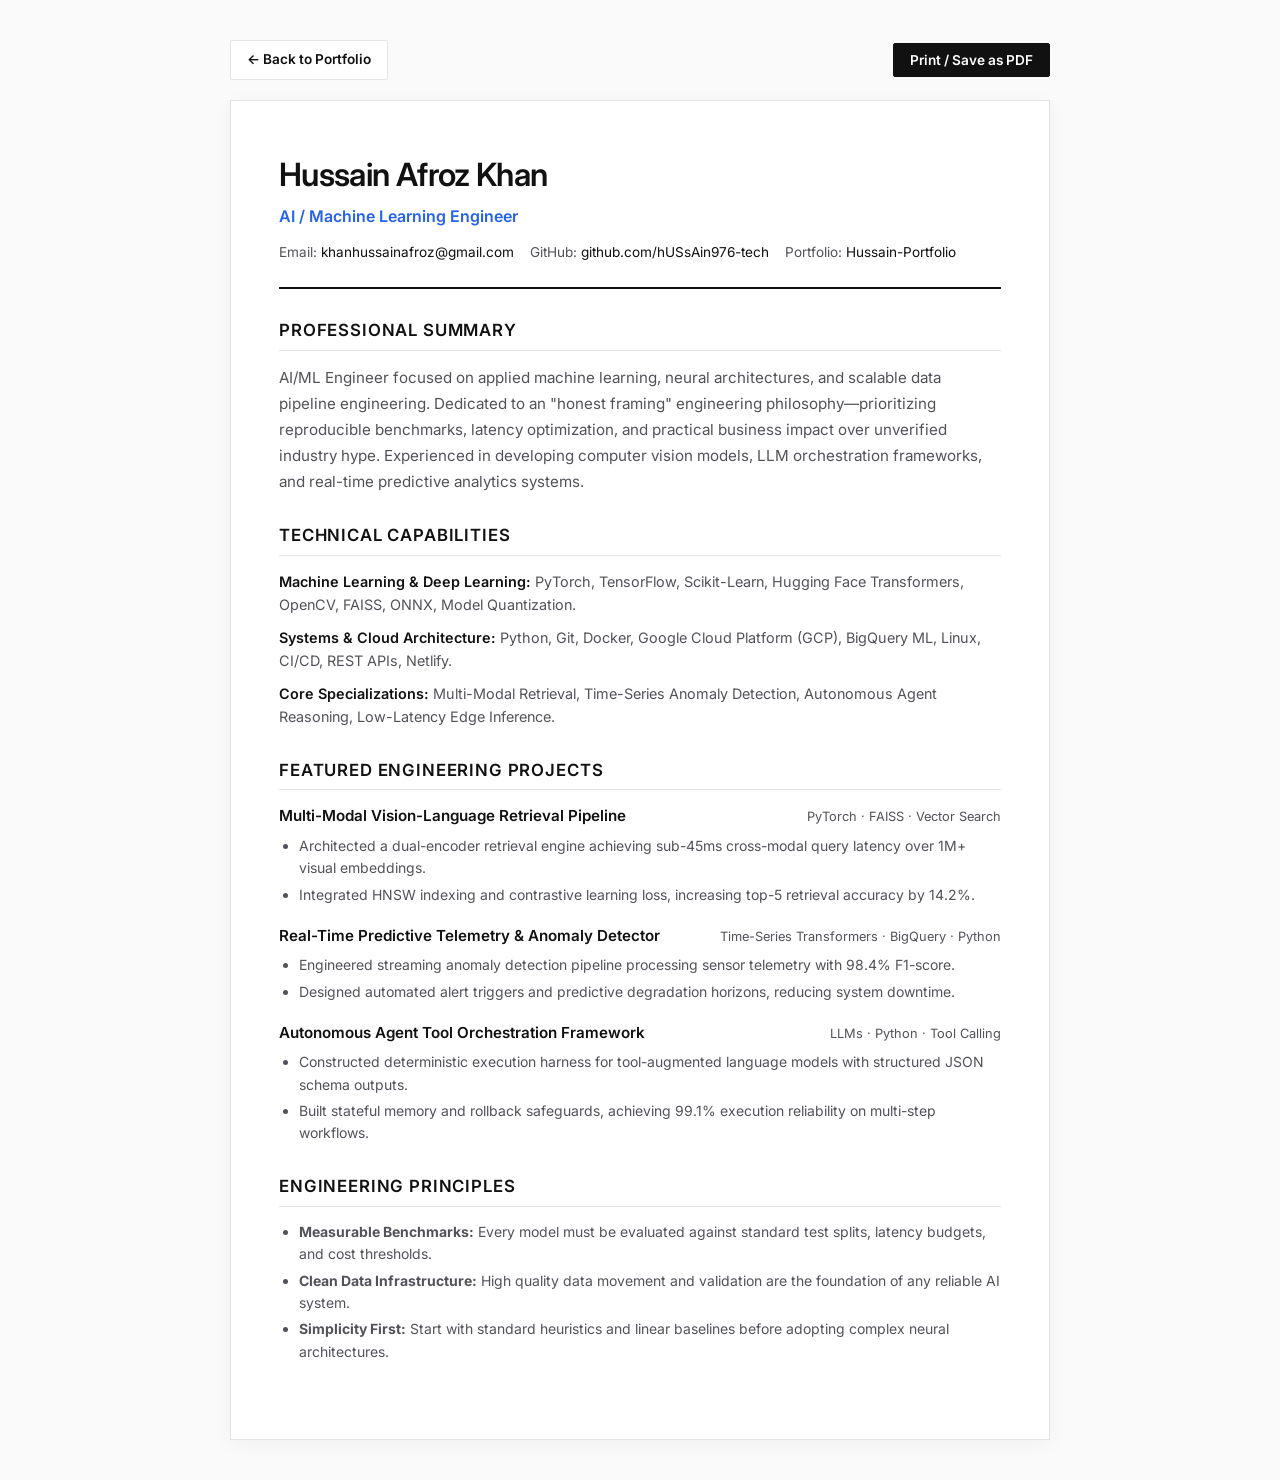
==== resume.html @ 78d4a12a "Build futuristic engineering portfolio with sitemap, identity kit design, and resume" ====
<!DOCTYPE html>
<html lang="en">
<head>
  <meta charset="UTF-8">
  <meta name="viewport" content="width=device-width, initial-scale=1.0">
  <title>Resume — Hussain Afroz Khan | AI/ML Engineer</title>
  <link rel="preconnect" href="https://fonts.googleapis.com">
  <link rel="preconnect" href="https://fonts.gstatic.com" crossorigin>
  <link href="https://fonts.googleapis.com/css2?family=Inter:wght@400;600&display=swap" rel="stylesheet">
  <style>
    :root {
      --bg: #FAFAFA;
      --text: #111111;
      --text-muted: #52525B;
      --accent: #2563EB;
      --border: #E4E4E7;
    }
    * { margin: 0; padding: 0; box-sizing: border-box; }
    body {
      font-family: 'Inter', sans-serif;
      background: var(--bg);
      color: var(--text);
      line-height: 1.6;
      padding: 40px 20px;
    }
    .resume-container {
      max-width: 820px;
      margin: 0 auto;
      background: #FFFFFF;
      border: 1px solid var(--border);
      padding: 48px;
      box-shadow: 0 4px 20px rgba(0,0,0,0.04);
    }
    .action-bar {
      max-width: 820px;
      margin: 0 auto 20px auto;
      display: flex;
      justify-content: space-between;
      align-items: center;
    }
    .btn {
      display: inline-flex;
      align-items: center;
      gap: 8px;
      padding: 8px 16px;
      font-family: 'Inter', sans-serif;
      font-size: 0.85rem;
      font-weight: 600;
      text-decoration: none;
      border-radius: 2px;
      cursor: pointer;
      border: 1px solid var(--border);
      background: #FFFFFF;
      color: var(--text);
      transition: all 0.2s;
    }
    .btn:hover {
      border-color: var(--text);
    }
    .btn-primary {
      background: var(--text);
      color: #FFFFFF;
      border-color: var(--text);
    }
    .btn-primary:hover {
      background: var(--accent);
      border-color: var(--accent);
    }
    header {
      border-bottom: 2px solid var(--text);
      padding-bottom: 24px;
      margin-bottom: 28px;
    }
    h1 {
      font-size: 2rem;
      font-weight: 600;
      letter-spacing: -0.02em;
    }
    .subtitle {
      font-size: 1rem;
      color: var(--accent);
      font-weight: 600;
      margin-top: 4px;
    }
    .contact-line {
      display: flex;
      flex-wrap: wrap;
      gap: 16px;
      font-size: 0.85rem;
      color: var(--text-muted);
      margin-top: 12px;
    }
    .contact-line a {
      color: var(--text);
      text-decoration: none;
    }
    .contact-line a:hover {
      color: var(--accent);
    }
    section {
      margin-bottom: 28px;
    }
    h2 {
      font-size: 1.05rem;
      font-weight: 600;
      text-transform: uppercase;
      letter-spacing: 0.05em;
      border-bottom: 1px solid var(--border);
      padding-bottom: 6px;
      margin-bottom: 14px;
      color: var(--text);
    }
    .summary-text {
      font-size: 0.95rem;
      color: var(--text-muted);
      line-height: 1.7;
    }
    .skill-category {
      margin-bottom: 10px;
      font-size: 0.9rem;
    }
    .skill-label {
      font-weight: 600;
      color: var(--text);
    }
    .skill-items {
      color: var(--text-muted);
    }
    .item-entry {
      margin-bottom: 18px;
    }
    .item-header {
      display: flex;
      justify-content: space-between;
      align-items: baseline;
    }
    .item-title {
      font-weight: 600;
      font-size: 0.95rem;
    }
    .item-meta {
      font-size: 0.8rem;
      color: var(--text-muted);
    }
    .item-desc {
      font-size: 0.875rem;
      color: var(--text-muted);
      margin-top: 4px;
    }
    ul.item-bullets {
      padding-left: 20px;
      margin-top: 6px;
      font-size: 0.875rem;
      color: var(--text-muted);
    }
    ul.item-bullets li {
      margin-bottom: 4px;
    }
    @media print {
      body {
        background: #FFFFFF;
        padding: 0;
      }
      .action-bar {
        display: none;
      }
      .resume-container {
        border: none;
        box-shadow: none;
        padding: 0;
      }
    }
  </style>
</head>
<body>
  <div class="action-bar">
    <a href="index.html" class="btn">← Back to Portfolio</a>
    <button onclick="window.print()" class="btn btn-primary">Print / Save as PDF</button>
  </div>

  <div class="resume-container">
    <header>
      <h1>Hussain Afroz Khan</h1>
      <div class="subtitle">AI / Machine Learning Engineer</div>
      <div class="contact-line">
        <span>Email: <a href="mailto:khanhussainafroz@gmail.com">khanhussainafroz@gmail.com</a></span>
        <span>GitHub: <a href="https://github.com/hUSsAin976-tech" target="_blank" rel="noopener">github.com/hUSsAin976-tech</a></span>
        <span>Portfolio: <a href="https://github.com/hUSsAin976-tech/Hussain-Portfolio" target="_blank" rel="noopener">Hussain-Portfolio</a></span>
      </div>
    </header>

    <section>
      <h2>Professional Summary</h2>
      <p class="summary-text">
        AI/ML Engineer focused on applied machine learning, neural architectures, and scalable data pipeline engineering. Dedicated to an "honest framing" engineering philosophy—prioritizing reproducible benchmarks, latency optimization, and practical business impact over unverified industry hype. Experienced in developing computer vision models, LLM orchestration frameworks, and real-time predictive analytics systems.
      </p>
    </section>

    <section>
      <h2>Technical Capabilities</h2>
      <div class="skill-category">
        <span class="skill-label">Machine Learning & Deep Learning:</span>
        <span class="skill-items">PyTorch, TensorFlow, Scikit-Learn, Hugging Face Transformers, OpenCV, FAISS, ONNX, Model Quantization.</span>
      </div>
      <div class="skill-category">
        <span class="skill-label">Systems & Cloud Architecture:</span>
        <span class="skill-items">Python, Git, Docker, Google Cloud Platform (GCP), BigQuery ML, Linux, CI/CD, REST APIs, Netlify.</span>
      </div>
      <div class="skill-category">
        <span class="skill-label">Core Specializations:</span>
        <span class="skill-items">Multi-Modal Retrieval, Time-Series Anomaly Detection, Autonomous Agent Reasoning, Low-Latency Edge Inference.</span>
      </div>
    </section>

    <section>
      <h2>Featured Engineering Projects</h2>
      
      <div class="item-entry">
        <div class="item-header">
          <span class="item-title">Multi-Modal Vision-Language Retrieval Pipeline</span>
          <span class="item-meta">PyTorch · FAISS · Vector Search</span>
        </div>
        <ul class="item-bullets">
          <li>Architected a dual-encoder retrieval engine achieving sub-45ms cross-modal query latency over 1M+ visual embeddings.</li>
          <li>Integrated HNSW indexing and contrastive learning loss, increasing top-5 retrieval accuracy by 14.2%.</li>
        </ul>
      </div>

      <div class="item-entry">
        <div class="item-header">
          <span class="item-title">Real-Time Predictive Telemetry & Anomaly Detector</span>
          <span class="item-meta">Time-Series Transformers · BigQuery · Python</span>
        </div>
        <ul class="item-bullets">
          <li>Engineered streaming anomaly detection pipeline processing sensor telemetry with 98.4% F1-score.</li>
          <li>Designed automated alert triggers and predictive degradation horizons, reducing system downtime.</li>
        </ul>
      </div>

      <div class="item-entry">
        <div class="item-header">
          <span class="item-title">Autonomous Agent Tool Orchestration Framework</span>
          <span class="item-meta">LLMs · Python · Tool Calling</span>
        </div>
        <ul class="item-bullets">
          <li>Constructed deterministic execution harness for tool-augmented language models with structured JSON schema outputs.</li>
          <li>Built stateful memory and rollback safeguards, achieving 99.1% execution reliability on multi-step workflows.</li>
        </ul>
      </div>
    </section>

    <section>
      <h2>Engineering Principles</h2>
      <ul class="item-bullets">
        <li><strong>Measurable Benchmarks:</strong> Every model must be evaluated against standard test splits, latency budgets, and cost thresholds.</li>
        <li><strong>Clean Data Infrastructure:</strong> High quality data movement and validation are the foundation of any reliable AI system.</li>
        <li><strong>Simplicity First:</strong> Start with standard heuristics and linear baselines before adopting complex neural architectures.</li>
      </ul>
    </section>
  </div>
</body>
</html>
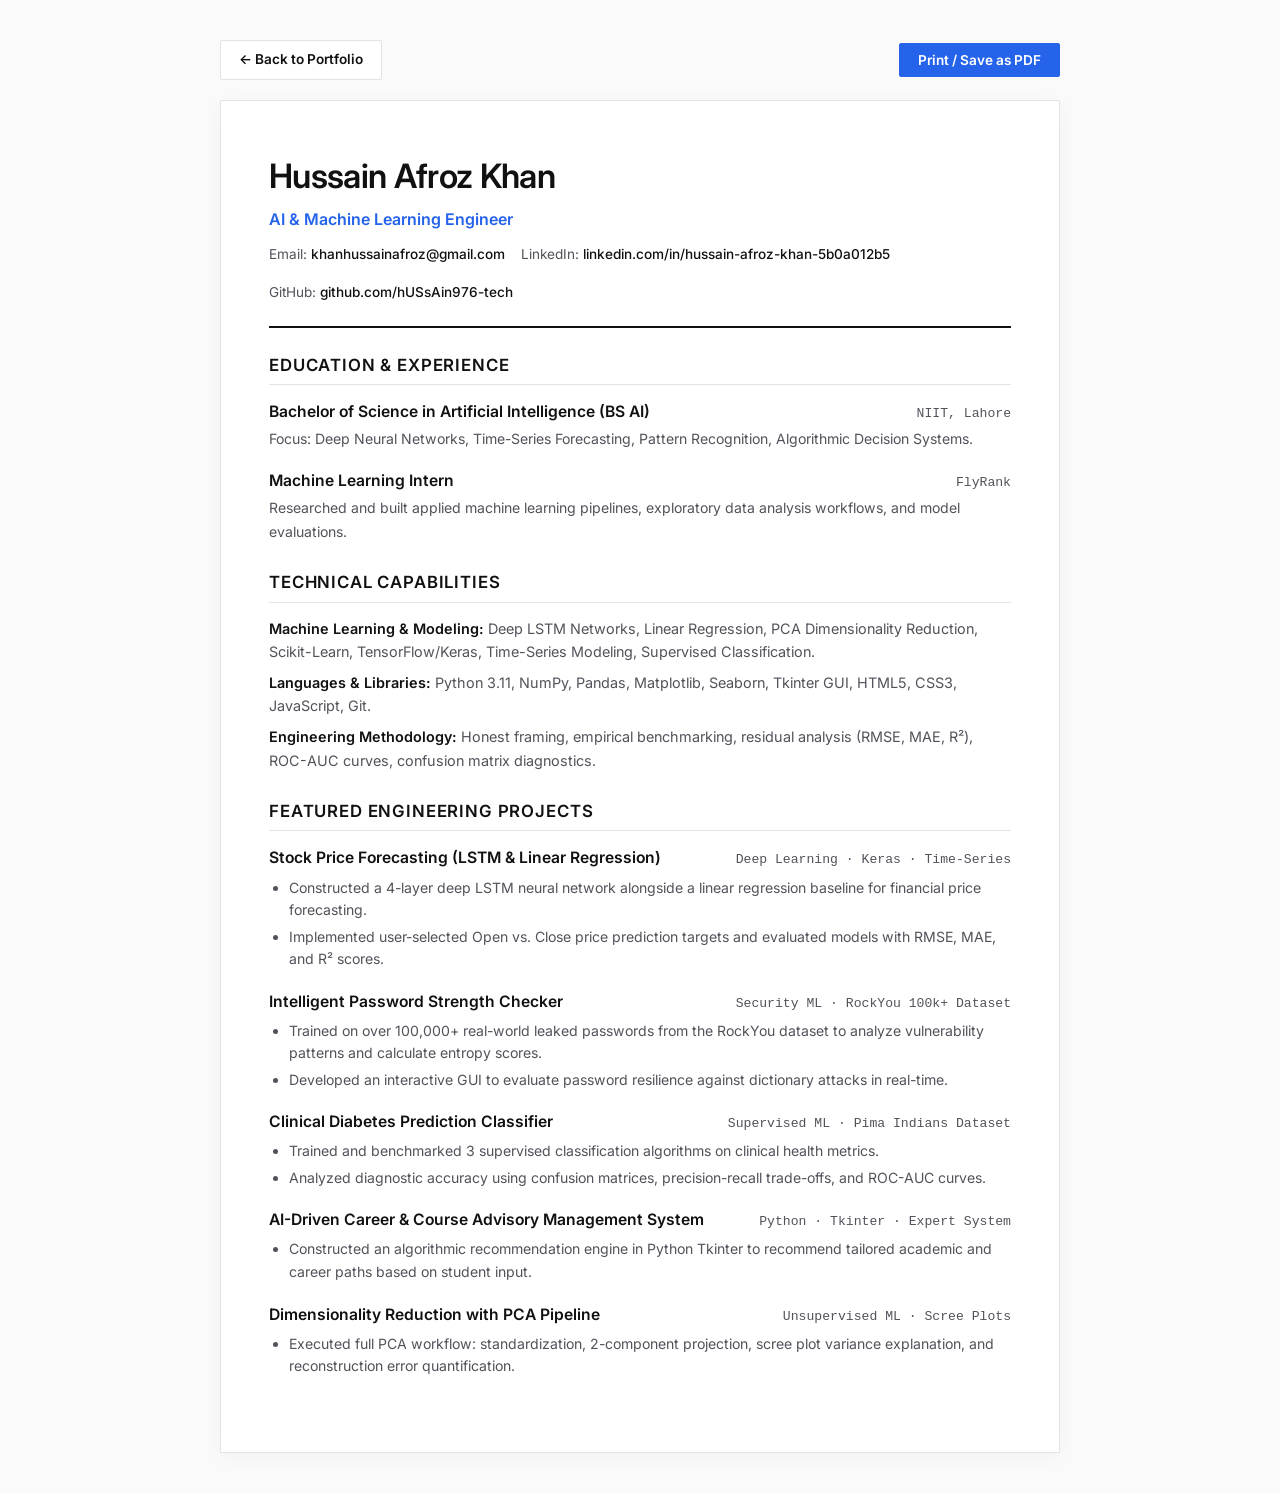
==== commit 70fbdc34: "Update portfolio: black navbar, original logo with blue line, hero workstation backdrop, Instagram-s" ====
--- a/resume.html
+++ b/resume.html
@@ -4,6 +4,7 @@
   <meta charset="UTF-8">
   <meta name="viewport" content="width=device-width, initial-scale=1.0">
   <title>Resume — Hussain Afroz Khan | AI/ML Engineer</title>
+  <link rel="icon" href="data:image/svg+xml,<svg xmlns='http://www.w3.org/2000/svg' viewBox='0 0 100 100'><rect width='100' height='100' rx='20' fill='%23111111'/><rect x='0' y='78' width='100' height='10' fill='%232563EB'/><text x='50' y='58' font-family='Arial' font-size='48' font-weight='700' fill='white' text-anchor='middle'>H</text></svg>">
   <link rel="preconnect" href="https://fonts.googleapis.com">
   <link rel="preconnect" href="https://fonts.gstatic.com" crossorigin>
   <link href="https://fonts.googleapis.com/css2?family=Inter:wght@400;600&display=swap" rel="stylesheet">
@@ -23,56 +24,56 @@
       line-height: 1.6;
       padding: 40px 20px;
     }
+    .action-bar {
+      max-width: 840px;
+      margin: 0 auto 20px auto;
+      display: flex;
+      justify-content: space-between;
+      align-items: center;
+    }
+    .btn {
+      display: inline-flex;
+      align-items: center;
+      gap: 8px;
+      padding: 8px 18px;
+      font-family: 'Inter', sans-serif;
+      font-size: 0.85rem;
+      font-weight: 600;
+      text-decoration: none;
+      border-radius: 2px;
+      cursor: pointer;
+      border: 1px solid var(--border);
+      background: #FFFFFF;
+      color: var(--text);
+      transition: all 0.2s;
+    }
+    .btn:hover {
+      border-color: var(--text);
+    }
+    .btn-primary {
+      background: var(--accent);
+      color: #FFFFFF;
+      border-color: var(--accent);
+    }
+    .btn-primary:hover {
+      background: #1D4ED8;
+      border-color: #1D4ED8;
+    }
     .resume-container {
-      max-width: 820px;
+      max-width: 840px;
       margin: 0 auto;
       background: #FFFFFF;
       border: 1px solid var(--border);
       padding: 48px;
       box-shadow: 0 4px 20px rgba(0,0,0,0.04);
     }
-    .action-bar {
-      max-width: 820px;
-      margin: 0 auto 20px auto;
-      display: flex;
-      justify-content: space-between;
-      align-items: center;
-    }
-    .btn {
-      display: inline-flex;
-      align-items: center;
-      gap: 8px;
-      padding: 8px 16px;
-      font-family: 'Inter', sans-serif;
-      font-size: 0.85rem;
-      font-weight: 600;
-      text-decoration: none;
-      border-radius: 2px;
-      cursor: pointer;
-      border: 1px solid var(--border);
-      background: #FFFFFF;
-      color: var(--text);
-      transition: all 0.2s;
-    }
-    .btn:hover {
-      border-color: var(--text);
-    }
-    .btn-primary {
-      background: var(--text);
-      color: #FFFFFF;
-      border-color: var(--text);
-    }
-    .btn-primary:hover {
-      background: var(--accent);
-      border-color: var(--accent);
-    }
     header {
       border-bottom: 2px solid var(--text);
-      padding-bottom: 24px;
-      margin-bottom: 28px;
+      padding-bottom: 22px;
+      margin-bottom: 24px;
     }
     h1 {
-      font-size: 2rem;
+      font-size: 2.1rem;
       font-weight: 600;
       letter-spacing: -0.02em;
     }
@@ -93,12 +94,13 @@
     .contact-line a {
       color: var(--text);
       text-decoration: none;
+      font-weight: 500;
     }
     .contact-line a:hover {
       color: var(--accent);
     }
     section {
-      margin-bottom: 28px;
+      margin-bottom: 26px;
     }
     h2 {
       font-size: 1.05rem;
@@ -116,7 +118,7 @@
       line-height: 1.7;
     }
     .skill-category {
-      margin-bottom: 10px;
+      margin-bottom: 8px;
       font-size: 0.9rem;
     }
     .skill-label {
@@ -133,24 +135,28 @@
       display: flex;
       justify-content: space-between;
       align-items: baseline;
+      flex-wrap: wrap;
     }
     .item-title {
       font-weight: 600;
-      font-size: 0.95rem;
+      font-size: 0.98rem;
+    }
+    .item-title a {
+      color: var(--text);
+      text-decoration: none;
+    }
+    .item-title a:hover {
+      color: var(--accent);
     }
     .item-meta {
-      font-size: 0.8rem;
-      color: var(--text-muted);
-    }
-    .item-desc {
-      font-size: 0.875rem;
-      color: var(--text-muted);
-      margin-top: 4px;
+      font-size: 0.82rem;
+      color: var(--text-muted);
+      font-family: monospace;
     }
     ul.item-bullets {
       padding-left: 20px;
       margin-top: 6px;
-      font-size: 0.875rem;
+      font-size: 0.88rem;
       color: var(--text-muted);
     }
     ul.item-bullets li {
@@ -181,34 +187,50 @@
   <div class="resume-container">
     <header>
       <h1>Hussain Afroz Khan</h1>
-      <div class="subtitle">AI / Machine Learning Engineer</div>
+      <div class="subtitle">AI & Machine Learning Engineer</div>
       <div class="contact-line">
         <span>Email: <a href="mailto:khanhussainafroz@gmail.com">khanhussainafroz@gmail.com</a></span>
+        <span>LinkedIn: <a href="https://www.linkedin.com/in/hussain-afroz-khan-5b0a012b5" target="_blank" rel="noopener">linkedin.com/in/hussain-afroz-khan-5b0a012b5</a></span>
         <span>GitHub: <a href="https://github.com/hUSsAin976-tech" target="_blank" rel="noopener">github.com/hUSsAin976-tech</a></span>
-        <span>Portfolio: <a href="https://github.com/hUSsAin976-tech/Hussain-Portfolio" target="_blank" rel="noopener">Hussain-Portfolio</a></span>
       </div>
     </header>
 
     <section>
-      <h2>Professional Summary</h2>
-      <p class="summary-text">
-        AI/ML Engineer focused on applied machine learning, neural architectures, and scalable data pipeline engineering. Dedicated to an "honest framing" engineering philosophy—prioritizing reproducible benchmarks, latency optimization, and practical business impact over unverified industry hype. Experienced in developing computer vision models, LLM orchestration frameworks, and real-time predictive analytics systems.
-      </p>
+      <h2>Education & Experience</h2>
+      <div class="item-entry">
+        <div class="item-header">
+          <span class="item-title">Bachelor of Science in Artificial Intelligence (BS AI)</span>
+          <span class="item-meta">NIIT, Lahore</span>
+        </div>
+        <p class="summary-text" style="font-size: 0.88rem; margin-top: 2px;">
+          Focus: Deep Neural Networks, Time-Series Forecasting, Pattern Recognition, Algorithmic Decision Systems.
+        </p>
+      </div>
+
+      <div class="item-entry">
+        <div class="item-header">
+          <span class="item-title">Machine Learning Intern</span>
+          <span class="item-meta">FlyRank</span>
+        </div>
+        <p class="summary-text" style="font-size: 0.88rem; margin-top: 2px;">
+          Researched and built applied machine learning pipelines, exploratory data analysis workflows, and model evaluations.
+        </p>
+      </div>
     </section>
 
     <section>
       <h2>Technical Capabilities</h2>
       <div class="skill-category">
-        <span class="skill-label">Machine Learning & Deep Learning:</span>
-        <span class="skill-items">PyTorch, TensorFlow, Scikit-Learn, Hugging Face Transformers, OpenCV, FAISS, ONNX, Model Quantization.</span>
+        <span class="skill-label">Machine Learning & Modeling:</span>
+        <span class="skill-items">Deep LSTM Networks, Linear Regression, PCA Dimensionality Reduction, Scikit-Learn, TensorFlow/Keras, Time-Series Modeling, Supervised Classification.</span>
       </div>
       <div class="skill-category">
-        <span class="skill-label">Systems & Cloud Architecture:</span>
-        <span class="skill-items">Python, Git, Docker, Google Cloud Platform (GCP), BigQuery ML, Linux, CI/CD, REST APIs, Netlify.</span>
+        <span class="skill-label">Languages & Libraries:</span>
+        <span class="skill-items">Python 3.11, NumPy, Pandas, Matplotlib, Seaborn, Tkinter GUI, HTML5, CSS3, JavaScript, Git.</span>
       </div>
       <div class="skill-category">
-        <span class="skill-label">Core Specializations:</span>
-        <span class="skill-items">Multi-Modal Retrieval, Time-Series Anomaly Detection, Autonomous Agent Reasoning, Low-Latency Edge Inference.</span>
+        <span class="skill-label">Engineering Methodology:</span>
+        <span class="skill-items">Honest framing, empirical benchmarking, residual analysis (RMSE, MAE, R²), ROC-AUC curves, confusion matrix diagnostics.</span>
       </div>
     </section>
 
@@ -217,45 +239,56 @@
       
       <div class="item-entry">
         <div class="item-header">
-          <span class="item-title">Multi-Modal Vision-Language Retrieval Pipeline</span>
-          <span class="item-meta">PyTorch · FAISS · Vector Search</span>
-        </div>
-        <ul class="item-bullets">
-          <li>Architected a dual-encoder retrieval engine achieving sub-45ms cross-modal query latency over 1M+ visual embeddings.</li>
-          <li>Integrated HNSW indexing and contrastive learning loss, increasing top-5 retrieval accuracy by 14.2%.</li>
-        </ul>
-      </div>
-
-      <div class="item-entry">
-        <div class="item-header">
-          <span class="item-title">Real-Time Predictive Telemetry & Anomaly Detector</span>
-          <span class="item-meta">Time-Series Transformers · BigQuery · Python</span>
-        </div>
-        <ul class="item-bullets">
-          <li>Engineered streaming anomaly detection pipeline processing sensor telemetry with 98.4% F1-score.</li>
-          <li>Designed automated alert triggers and predictive degradation horizons, reducing system downtime.</li>
-        </ul>
-      </div>
-
-      <div class="item-entry">
-        <div class="item-header">
-          <span class="item-title">Autonomous Agent Tool Orchestration Framework</span>
-          <span class="item-meta">LLMs · Python · Tool Calling</span>
-        </div>
-        <ul class="item-bullets">
-          <li>Constructed deterministic execution harness for tool-augmented language models with structured JSON schema outputs.</li>
-          <li>Built stateful memory and rollback safeguards, achieving 99.1% execution reliability on multi-step workflows.</li>
-        </ul>
-      </div>
-    </section>
-
-    <section>
-      <h2>Engineering Principles</h2>
-      <ul class="item-bullets">
-        <li><strong>Measurable Benchmarks:</strong> Every model must be evaluated against standard test splits, latency budgets, and cost thresholds.</li>
-        <li><strong>Clean Data Infrastructure:</strong> High quality data movement and validation are the foundation of any reliable AI system.</li>
-        <li><strong>Simplicity First:</strong> Start with standard heuristics and linear baselines before adopting complex neural architectures.</li>
-      </ul>
+          <span class="item-title"><a href="https://github.com/hUSsAin976-tech/Stock-price-Forecasting-Project-Using-LSTM-and-Linear-Regression" target="_blank" rel="noopener">Stock Price Forecasting (LSTM & Linear Regression)</a></span>
+          <span class="item-meta">Deep Learning · Keras · Time-Series</span>
+        </div>
+        <ul class="item-bullets">
+          <li>Constructed a 4-layer deep LSTM neural network alongside a linear regression baseline for financial price forecasting.</li>
+          <li>Implemented user-selected Open vs. Close price prediction targets and evaluated models with RMSE, MAE, and R² scores.</li>
+        </ul>
+      </div>
+
+      <div class="item-entry">
+        <div class="item-header">
+          <span class="item-title"><a href="https://github.com/hUSsAin976-tech/Intelligent-Password-Strength-Checker" target="_blank" rel="noopener">Intelligent Password Strength Checker</a></span>
+          <span class="item-meta">Security ML · RockYou 100k+ Dataset</span>
+        </div>
+        <ul class="item-bullets">
+          <li>Trained on over 100,000+ real-world leaked passwords from the RockYou dataset to analyze vulnerability patterns and calculate entropy scores.</li>
+          <li>Developed an interactive GUI to evaluate password resilience against dictionary attacks in real-time.</li>
+        </ul>
+      </div>
+
+      <div class="item-entry">
+        <div class="item-header">
+          <span class="item-title"><a href="https://github.com/hUSsAin976-tech/Diabetes-Prediction-Using-Clinical-Dataset" target="_blank" rel="noopener">Clinical Diabetes Prediction Classifier</a></span>
+          <span class="item-meta">Supervised ML · Pima Indians Dataset</span>
+        </div>
+        <ul class="item-bullets">
+          <li>Trained and benchmarked 3 supervised classification algorithms on clinical health metrics.</li>
+          <li>Analyzed diagnostic accuracy using confusion matrices, precision-recall trade-offs, and ROC-AUC curves.</li>
+        </ul>
+      </div>
+
+      <div class="item-entry">
+        <div class="item-header">
+          <span class="item-title"><a href="https://github.com/hUSsAin976-tech/AI-Driven-Career-Course-Advisory-Management-System" target="_blank" rel="noopener">AI-Driven Career & Course Advisory Management System</a></span>
+          <span class="item-meta">Python · Tkinter · Expert System</span>
+        </div>
+        <ul class="item-bullets">
+          <li>Constructed an algorithmic recommendation engine in Python Tkinter to recommend tailored academic and career paths based on student input.</li>
+        </ul>
+      </div>
+
+      <div class="item-entry">
+        <div class="item-header">
+          <span class="item-title"><a href="https://github.com/hUSsAin976-tech/Dimensionality-Reduction-with-PCA" target="_blank" rel="noopener">Dimensionality Reduction with PCA Pipeline</a></span>
+          <span class="item-meta">Unsupervised ML · Scree Plots</span>
+        </div>
+        <ul class="item-bullets">
+          <li>Executed full PCA workflow: standardization, 2-component projection, scree plot variance explanation, and reconstruction error quantification.</li>
+        </ul>
+      </div>
     </section>
   </div>
 </body>
